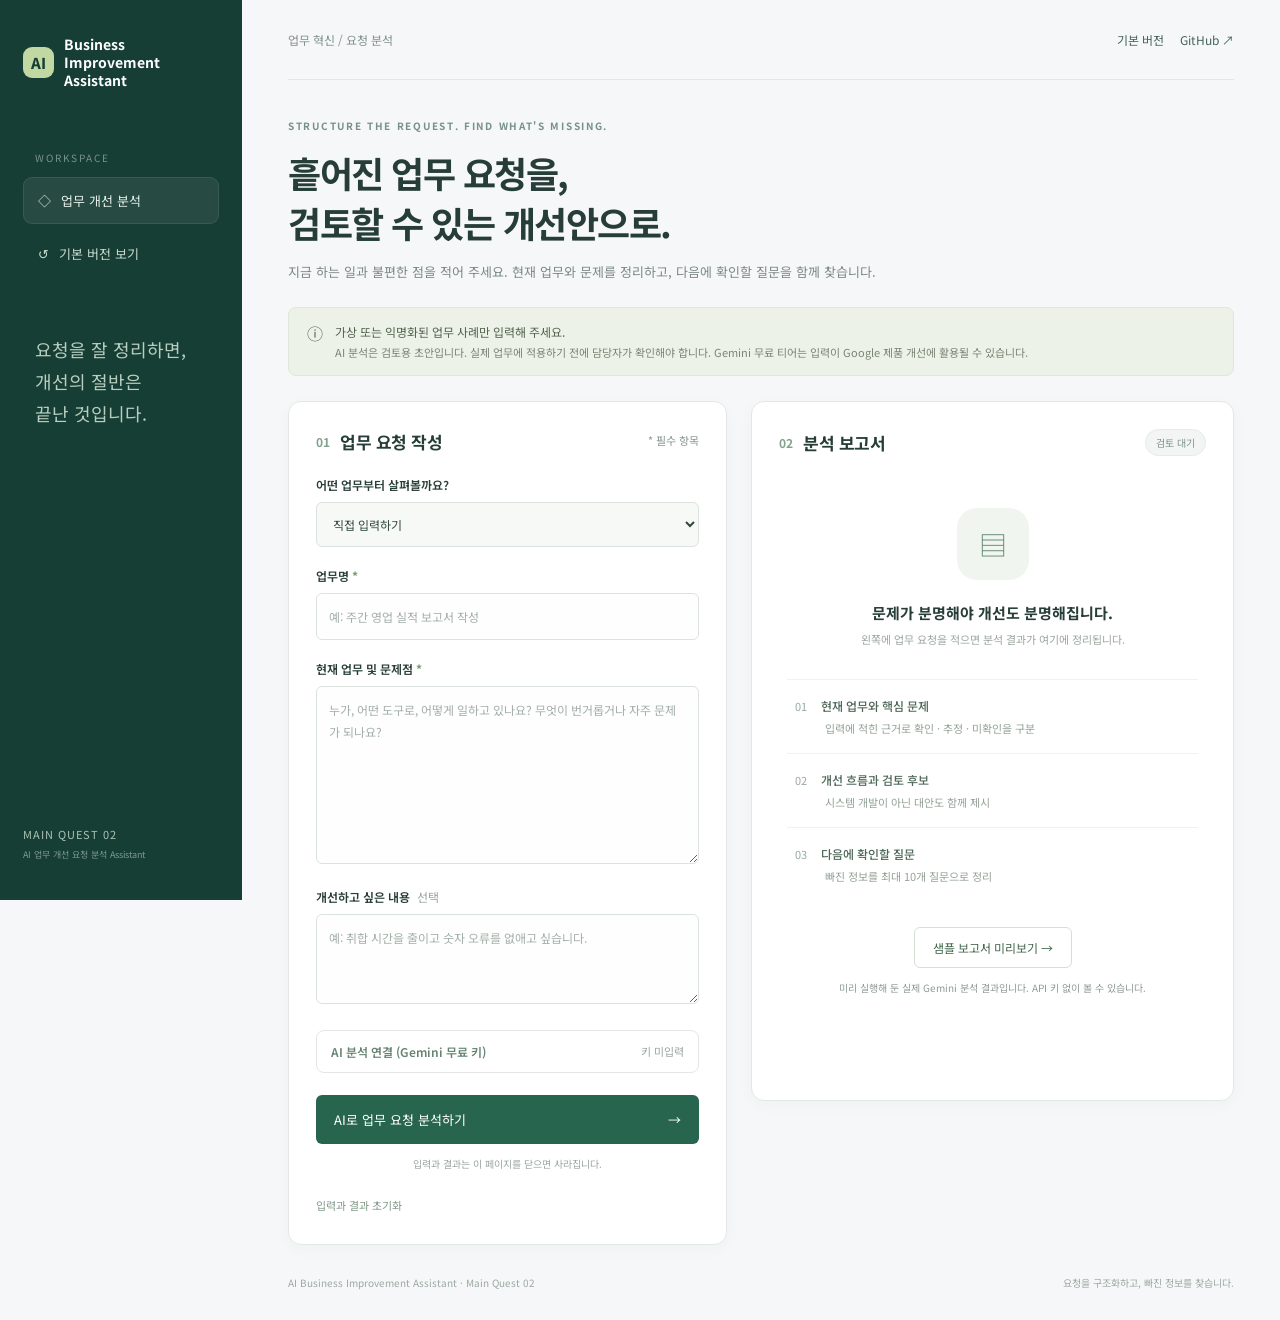
==== web/v2/index.html @ 6e992e54 "v2 디자인 사이트 추가 (/v2/), 웹 공용 분석 로직 분리 - web/v2/: 좌측 사이드바 + 요청 작성/분석 보고서 2단 레이아웃의 별도 사이트   · 빈 상태 안내, 분" ====
<!doctype html>
<html lang="ko">
<head>
  <meta charset="utf-8">
  <meta name="viewport" content="width=device-width, initial-scale=1">
  <title>업무 개선 분석 Assistant · v2</title>
  <meta name="description" content="업무 개선 요청을 AI가 구조화하고, 추가 확인 질문과 분석 보고서 초안을 생성합니다.">
  <link rel="icon" href="data:image/svg+xml,<svg xmlns='http://www.w3.org/2000/svg' viewBox='0 0 100 100'><rect width='100' height='100' rx='26' fill='%23173e35'/><text x='50' y='66' font-size='46' text-anchor='middle' fill='%23c2d8a2' font-family='sans-serif' font-weight='800'>AI</text></svg>">
  <link rel="preconnect" href="https://fonts.googleapis.com">
  <link rel="preconnect" href="https://fonts.gstatic.com" crossorigin>
  <link href="https://fonts.googleapis.com/css2?family=Noto+Sans+KR:wght@400;500;600;700;800&display=swap" rel="stylesheet">
  <link rel="stylesheet" href="report.css?v=1">
  <link rel="stylesheet" href="style.css?v=1">
</head>
<body>
<aside>
  <a class="brand" href="./"><span class="logo">AI</span><span>Business Improvement<br>Assistant</span></a>
  <div class="workspace">WORKSPACE</div>
  <nav class="nav">
    <a class="on" href="./"><span class="ic">◇</span>업무 개선 분석</a>
    <a href="../"><span class="ic">↺</span>기본 버전 보기</a>
  </nav>
  <p class="sidebar-note">요청을 잘 정리하면,<br>개선의 절반은<br>끝난 것입니다.</p>
  <div class="bottom">MAIN QUEST 02<small>AI 업무 개선 요청 분석 Assistant</small></div>
</aside>

<main>
  <header class="top">
    <span>업무 혁신 / 요청 분석</span>
    <nav><a href="../">기본 버전</a><a href="https://github.com/crystalmoon74/MainQuest2_AI-Business-Improvement-Assistant" target="_blank" rel="noopener">GitHub ↗</a></nav>
  </header>

  <section class="intro">
    <div class="eyebrow">STRUCTURE THE REQUEST. FIND WHAT'S MISSING.</div>
    <h1>흩어진 업무 요청을,<br>검토할 수 있는 개선안으로.</h1>
    <p>지금 하는 일과 불편한 점을 적어 주세요. 현재 업무와 문제를 정리하고, 다음에 확인할 질문을 함께 찾습니다.</p>
  </section>

  <div class="notice"><span>ⓘ</span><div>가상 또는 익명화된 업무 사례만 입력해 주세요.
    <small>AI 분석은 검토용 초안입니다. 실제 업무에 적용하기 전에 담당자가 확인해야 합니다. Gemini 무료 티어는 입력이 Google 제품 개선에 활용될 수 있습니다.</small></div></div>

  <div class="grid">
    <section class="card">
      <div class="section-head"><div><span class="step">01</span><h2>업무 요청 작성</h2></div><span class="muted">* 필수 항목</span></div>
      <form id="requestForm" novalidate>
        <label for="sampleSelect">어떤 업무부터 살펴볼까요?</label>
        <select id="sampleSelect"><option value="">직접 입력하기</option></select>
        <label for="taskName">업무명 <b>*</b></label>
        <input id="taskName" type="text" placeholder="예: 주간 영업 실적 보고서 작성">
        <label for="problem">현재 업무 및 문제점 <b>*</b></label>
        <textarea id="problem" rows="7" placeholder="누가, 어떤 도구로, 어떻게 일하고 있나요? 무엇이 번거롭거나 자주 문제가 되나요?"></textarea>
        <label for="improvement">개선하고 싶은 내용 <span class="opt">선택</span></label>
        <textarea id="improvement" rows="3" placeholder="예: 취합 시간을 줄이고 숫자 오류를 없애고 싶습니다."></textarea>

        <details class="connect" id="connect">
          <summary>AI 분석 연결 (Gemini 무료 키) <span class="state" id="keyState">키 미입력</span></summary>
          <label for="apiKey" style="margin-top:14px">Gemini API 키</label>
          <input id="apiKey" type="password" autocomplete="off" placeholder="AI Studio에서 발급한 키">
          <label class="check"><input id="rememberKey" type="checkbox"> 이 브라우저에 기억</label>
          <label for="model">모델</label>
          <select id="model"></select>
          <p class="hint"><a href="https://aistudio.google.com/apikey" target="_blank" rel="noopener">Google AI Studio</a>에서 무료로 발급할 수 있습니다.
            키는 이 브라우저에서 Google API로만 전송되며 사이트에 저장되지 않습니다. 자동 선택은 한도 초과·혼잡 시 다음 무료 모델로 넘어갑니다.</p>
        </details>

        <button id="analyzeBtn" class="primary" type="submit"><span>AI로 업무 요청 분석하기</span><span>→</span></button>
        <p class="form-footer">입력과 결과는 이 페이지를 닫으면 사라집니다.</p>
        <button id="resetBtn" class="text-button" type="button">입력과 결과 초기화</button>
      </form>
    </section>

    <section class="card result" aria-live="polite">
      <div class="section-head"><div><span class="step">02</span><h2>분석 보고서</h2></div><span class="pill" id="statusPill">검토 대기</span></div>
      <div id="resultBody"></div>
    </section>
  </div>

  <footer class="bottom-bar"><span>AI Business Improvement Assistant · Main Quest 02</span><span>요청을 구조화하고, 빠진 정보를 찾습니다.</span></footer>
</main>
<script type="module" src="app.js?v=1"></script>
</body>
</html>
---- web/v2/report.css ----
/* v2 분석 보고서 스타일 — 화면 오른쪽 카드와 HTML 다운로드 파일이 함께 사용 */
:root {
  --forest: #173e35; --green: #28654f; --green-dark: #1b4e3b; --sage: #c2d8a2;
  --bg: #f6f7f9; --card: #ffffff; --ink: #273d38; --ink-2: #4c6257; --muted: #7c8984; --faint: #9aa69f;
  --line: #e3e8e5; --line-2: #e7eee8; --mint: #f1f5ed; --notice: #edf2e9; --notice-line: #dfe7d8;
  --ok: #2f6b4a; --ok-bg: #e3efe2; --est: #8a6a2b; --est-bg: #f6efdf; --unk: #7d8a83; --unk-bg: #eef1ef;
  --sans: "Noto Sans KR", system-ui, -apple-system, "Segoe UI", sans-serif;
}
.r2 { font-family: var(--sans); color: var(--ink); }
.r2 * { box-sizing: border-box; }
.r2-title { font-size: 20px; font-weight: 700; letter-spacing: -.6px; margin: 4px 0 6px; line-height: 1.45; }
.r2-meta { font-size: 11px; color: var(--faint); display: flex; flex-wrap: wrap; gap: 4px 12px; }
.r2-lead { font-size: 13px; color: var(--ink-2); line-height: 1.9; margin: 14px 0 0; }
.r2-note { background: var(--mint); border-radius: 6px; padding: 12px 14px; font-size: 11.5px; color: #6a7d5e; line-height: 1.8; margin-top: 14px; }

/* 핵심 수치 */
.r2-stats { display: grid; grid-template-columns: repeat(4, minmax(0, 1fr)); gap: 8px; margin-top: 18px; }
.r2-stat { border: 1px solid var(--line); border-radius: 8px; padding: 10px 12px; }
.r2-stat b { display: block; font-size: 20px; font-weight: 700; letter-spacing: -.5px; color: var(--green); }
.r2-stat span { font-size: 10.5px; color: var(--muted); }
@media (max-width: 520px) { .r2-stats { grid-template-columns: repeat(2, minmax(0, 1fr)); } }

/* 단계 목차 */
.r2-toc { display: flex; flex-wrap: wrap; gap: 6px; margin: 20px 0 4px; padding: 0; list-style: none; }
.r2-toc a { display: inline-flex; gap: 6px; align-items: center; text-decoration: none; font-size: 11px; color: var(--ink-2);
  border: 1px solid var(--line); border-radius: 20px; padding: 5px 10px; background: #fff; }
.r2-toc a b { color: #83a28e; font-weight: 700; }
.r2-toc a:hover, .r2-toc a.on { border-color: var(--green); color: var(--green); background: var(--mint); }

/* 섹션 */
.r2-sec { border-top: 1px solid var(--line-2); padding-top: 20px; margin-top: 22px; scroll-margin-top: 16px; }
.r2-sec h3 { font-size: 14px; margin: 0 0 12px; display: flex; align-items: baseline; gap: 9px; letter-spacing: -.3px; }
.r2-sec h3 .no { color: #83a28e; font-size: 12px; font-weight: 700; }
.r2-sec h3 .sub { color: var(--faint); font-weight: 400; font-size: 11px; }
.r2-sec p, .r2-sec li { font-size: 12.5px; line-height: 1.9; color: var(--ink-2); }
.r2-sec p { margin: 0 0 8px; }
.r2-sec h4 { font-size: 12px; margin: 16px 0 8px; color: var(--ink); }
.r2 ul.r2-items, .r2 ol.r2-items { list-style: none; padding: 0; margin: 0; display: grid; gap: 10px; }
.r2-item { padding-left: 2px; }
.r2-item .line { font-size: 12.5px; color: var(--ink); line-height: 1.8; }
.r2-item small, .r2-ev { display: block; color: #87998b; font-size: 10.5px; margin: 3px 0 0; line-height: 1.7; }

/* 상태·라벨 칩 */
.st { display: inline-block; font-size: 10px; font-weight: 700; border-radius: 4px; padding: 1px 6px; margin-right: 6px; vertical-align: 1px; white-space: nowrap; }
.st.확인 { background: var(--ok-bg); color: var(--ok); }
.st.추정 { background: var(--est-bg); color: var(--est); }
.st.미확인 { background: var(--unk-bg); color: var(--unk); }
.lbl { display: inline-block; font-size: 10.5px; font-weight: 700; color: var(--green); margin-right: 4px; white-space: nowrap; }
.lbl.alt { color: #6a8a3c; }
.r2-legend { font-size: 10.5px; color: var(--faint); margin: -4px 0 12px; }

/* 업무 흐름 */
.r2-flow { display: flex; flex-wrap: wrap; align-items: center; gap: 6px; margin: 2px 0 12px; padding: 0; list-style: none; }
.r2-flow li { font-size: 11.5px; border: 1px solid var(--line); background: #fbfcfb; border-radius: 6px; padding: 6px 10px; color: var(--ink); }
.r2-flow li.추정, .r2-flow li.미확인 { border-style: dashed; color: var(--ink-2); }
.r2-flow .arw { border: 0; background: none; padding: 0; color: #9bb8a4; }

/* 비교 */
.r2-compare { display: grid; grid-template-columns: 1fr 1fr; gap: 10px; margin-bottom: 6px; }
.r2-compare > div { border-radius: 8px; padding: 12px 14px; font-size: 12px; line-height: 1.85; color: var(--ink-2); }
.r2-compare .asis { background: #f4f6f5; }
.r2-compare .tobe { background: var(--mint); }
.r2-compare b { display: block; font-size: 10px; letter-spacing: 1.2px; color: var(--muted); margin-bottom: 4px; }
.r2-compare .tobe b { color: var(--green); }
@media (max-width: 520px) { .r2-compare { grid-template-columns: 1fr; } }

/* 개선 후보 */
.r2-cand { border: 1px solid var(--line); border-radius: 8px; padding: 12px 14px; }
.r2-cand .line { font-weight: 600; }
.r2-cand dl { display: grid; grid-template-columns: auto 1fr; gap: 3px 10px; margin: 8px 0 0; font-size: 11px; color: var(--ink-2); }
.r2-cand dt { color: var(--faint); }
.r2-cand dd { margin: 0; }

/* 질문 */
.r2-q { counter-increment: q; display: grid; grid-template-columns: 22px 1fr; gap: 0 6px; }
.r2-q::before { content: counter(q) "."; color: #83a28e; font-size: 12px; font-weight: 700; line-height: 1.8; }
ol.r2-items.qs { counter-reset: q; }
.r2-q .cat { font-size: 10px; color: var(--muted); }
.r2-q input { grid-column: 2; margin-top: 6px; }

.r2-guard { width: 100%; border-collapse: collapse; font-size: 11px; color: var(--ink-2); }
.r2-guard th, .r2-guard td { text-align: left; border-bottom: 1px solid var(--line-2); padding: 6px 4px; vertical-align: top; }
.r2-guard th { color: var(--faint); font-weight: 500; }
.r2-empty { color: var(--faint); font-size: 11.5px; }
.r2-foot { font-size: 10px; color: var(--faint); margin-top: 26px; display: flex; justify-content: space-between; gap: 10px; flex-wrap: wrap; }

/* 단독 HTML 파일 */
body.r2-standalone { margin: 0; background: var(--bg); font-family: var(--sans); }
.r2-page { max-width: 820px; margin: 0 auto; padding: 36px 18px 60px; }
.r2-page .r2-brandbar { display: flex; justify-content: space-between; align-items: center; font-size: 11px; color: var(--muted); margin-bottom: 14px; }
.r2-page .r2-brandbar b { color: var(--forest); }
.r2-page .r2-card { background: #fff; border: 1px solid var(--line); border-radius: 13px; padding: 30px; box-shadow: 0 4px 16px rgba(28, 61, 49, .03); }
.r2-page .eyebrow { font-size: 10px; font-weight: 700; letter-spacing: 1.7px; color: #76918a; }
@media print { body.r2-standalone { background: #fff; } .r2-page .r2-card { border: 0; box-shadow: none; padding: 0; } .r2-toc { display: none; } .r2-sec { break-inside: avoid-page; } }
---- web/v2/style.css ----
/* v2 페이지 레이아웃 — 색상 토큰은 report.css 의 :root 사용 */
* { box-sizing: border-box; }
body { margin: 0; background: var(--bg); color: var(--ink); font-family: var(--sans); font-size: 14px; }
a { color: #46635a; }

/* 사이드바 */
aside { position: fixed; inset: 0 auto 0 0; width: 242px; background: var(--forest); color: #d5e4dc; padding: 35px 23px; display: flex; flex-direction: column; }
.brand { display: flex; align-items: center; gap: 10px; color: #fff; text-decoration: none; font-weight: 700; font-size: 14px; line-height: 1.3; }
.logo { display: grid; place-items: center; background: var(--sage); color: var(--forest); border-radius: 9px; width: 31px; height: 31px; font-size: 15px; font-weight: 800; flex: none; }
.workspace { font-size: 10px; letter-spacing: 2px; opacity: .5; margin: 60px 12px 12px; }
.nav { display: grid; gap: 6px; }
.nav a { display: flex; align-items: center; gap: 10px; border-radius: 9px; padding: 13px 14px; color: #c6d8cd; text-decoration: none; font-size: 13px; border: 1px solid transparent; }
.nav a.on { background: rgba(255, 255, 255, .07); border-color: rgba(255, 255, 255, .08); color: #e5f0e8; }
.nav a:hover { color: #fff; }
.sidebar-note { font-size: 18px; line-height: 1.8; color: #b7cebf; margin: 56px 12px; }
.bottom { margin-top: auto; font-size: 11px; letter-spacing: 1px; line-height: 2.1; color: #a9c2b4; }
.bottom small { display: block; font-size: 9px; letter-spacing: 0; opacity: .7; }

/* 본문 */
main { margin-left: 242px; padding: 0 46px; max-width: 1600px; }
header.top { height: 80px; border-bottom: 1px solid #e2e6e5; display: flex; justify-content: space-between; align-items: center; color: #82918a; font-size: 12px; gap: 12px; }
header.top nav { display: flex; gap: 16px; }
header.top a { color: #46635a; text-decoration: none; }
.intro { padding: 38px 0 26px; }
.eyebrow { font-size: 10px; font-weight: 700; letter-spacing: 1.7px; color: #76918a; }
h1 { font-size: 36px; letter-spacing: -1.5px; line-height: 1.4; margin: 14px 0; font-weight: 700; }
.intro p { color: var(--muted); font-size: 13px; margin: 0; }
.notice { display: flex; gap: 12px; background: var(--notice); border: 1px solid var(--notice-line); border-radius: 8px; padding: 15px 18px; font-size: 12px; margin-bottom: 25px; color: #53634d; }
.notice > span { font-size: 16px; line-height: 1.3; }
.notice small { display: block; margin-top: 4px; color: #7a8574; font-size: 11px; }

.grid { display: grid; grid-template-columns: minmax(0, 1fr) minmax(0, 1.1fr); gap: 24px; align-items: start; }
.card { background: var(--card); border: 1px solid var(--line); border-radius: 13px; padding: 27px; box-shadow: 0 4px 16px rgba(28, 61, 49, .03); min-width: 0; }
.section-head { display: flex; justify-content: space-between; align-items: center; margin-bottom: 22px; gap: 10px; }
.section-head > div { display: flex; align-items: center; gap: 10px; }
h2 { font-size: 17px; margin: 0; letter-spacing: -.5px; }
.step { color: #83a28e; font-size: 12px; font-weight: 700; }
.muted { font-size: 11px; color: #88968f; font-weight: 400; line-height: 1.8; }

label { display: block; font-size: 12px; font-weight: 600; margin: 20px 0 9px; }
label:first-of-type { margin-top: 0; }
label b { color: #779a6f; }
label .opt { color: var(--faint); font-weight: 400; margin-left: 4px; }
input, textarea, select { font: inherit; font-size: 12px; line-height: 1.8; width: 100%; padding: 12px; border: 1px solid #dce3df; border-radius: 6px; background: #fdfefd; color: #30493d; }
textarea { resize: vertical; }
select { background: #f7f9f7; }
input:focus, textarea:focus, select:focus { outline: 2px solid #9bb8a4; outline-offset: 1px; }
::placeholder { color: #a4afa9; }
label.check { display: flex; gap: 8px; align-items: center; font-weight: 400; margin: 10px 0 0; }
label.check input { width: auto; }

button { font: inherit; cursor: pointer; border-radius: 6px; }
button:disabled { opacity: .6; cursor: wait; }
.primary { display: flex; justify-content: space-between; align-items: center; width: 100%; background: var(--green); color: #fff; border: 0; padding: 15px 18px; margin-top: 22px; font-size: 13px; }
.primary:hover { background: var(--green-dark); }
.secondary { background: #fff; border: 1px solid #d4e0d6; color: #43664d; padding: 11px 18px; font-size: 12px; }
.secondary:hover { background: #f2f6f2; }
.text-button { border: 0; background: none; color: #819a89; font-size: 11px; margin-top: 12px; padding: 4px 0; }
.text-button:hover { color: var(--green); }
.form-footer { text-align: center; font-size: 10px; color: var(--faint); margin-top: 12px; }
details.connect { margin-top: 22px; border: 1px solid var(--line); border-radius: 8px; padding: 12px 14px; color: #678373; font-size: 12px; }
details.connect summary { cursor: pointer; font-weight: 600; display: flex; justify-content: space-between; gap: 8px; }
details.connect summary .state { font-weight: 400; font-size: 11px; color: var(--faint); }
details.connect summary .state.ok { color: var(--ok); }
details.connect .hint { font-size: 11px; color: #88968f; line-height: 1.8; margin: 8px 0 0; }
details.connect label { color: var(--ink); }

.pill { background: #f2f5f3; color: #80958a; border: 1px solid #e5ebe7; font-size: 10px; border-radius: 20px; padding: 5px 10px; white-space: nowrap; }
.pill.busy { background: #fff7e6; color: #9a6a12; border-color: #f1e2c0; }
.pill.done { background: var(--ok-bg); color: var(--ok); border-color: #cfe3cd; }
.pill.sample { background: #eef3fa; color: #48698f; border-color: #dbe6f3; }

/* 결과 카드 */
.result { min-height: 700px; }
.empty { text-align: center; padding: 30px 8px 10px; }
.empty-icon { background: #f1f5ef; color: #71947e; font-size: 28px; width: 72px; height: 72px; border-radius: 20px; margin: auto; display: grid; place-items: center; }
.empty h3 { font-size: 15px; margin: 22px 0 8px; }
.empty p { font-size: 11px; color: #9ca79f; margin: 0; }
.features { text-align: left; margin: 32px 0 26px; color: #96aa9c; font-size: 11px; }
.features > div { border-top: 1px solid #f0f2f0; padding: 17px 8px; }
.features strong { font-size: 12px; font-weight: 500; color: #4d6758; margin-left: 14px; }
.features span { display: block; color: #94a297; font-size: 11px; margin: 6px 0 0 30px; }
.empty small { display: block; font-size: 10px; color: #8e9b94; margin-top: 12px; }

.progress { padding: 20px 4px; }
.progress ol { list-style: none; padding: 0; margin: 0; display: grid; gap: 14px; }
.progress li { display: flex; align-items: center; gap: 12px; font-size: 12.5px; color: var(--faint); }
.progress li .ic { width: 22px; height: 22px; border-radius: 50%; border: 2px solid var(--line); display: grid; place-items: center; font-size: 10px; flex: none; }
.progress li.done { color: var(--ink); }
.progress li.done .ic { background: var(--green); border-color: var(--green); color: #fff; }
.progress li.now { color: var(--ink); font-weight: 600; }
.progress li.now .ic { border-color: var(--green); border-top-color: transparent; animation: spin .9s linear infinite; }
.progress .elapsed { font-size: 11px; color: var(--faint); margin-top: 18px; }
@keyframes spin { to { transform: rotate(360deg); } }

.alert { border-radius: 8px; padding: 12px 14px; font-size: 12px; line-height: 1.8; margin-bottom: 14px; }
.alert.err { background: #fbeee9; color: #8b4935; }
.alert.warn { background: #fbf4e4; color: #8a6a2b; }
.alert.info { background: var(--notice); color: #53634d; }
.alert button { margin-left: 8px; }

.report-actions { display: flex; gap: 8px; flex-wrap: wrap; margin-top: 22px; }
.report-actions .primary { margin-top: 0; width: auto; flex: 1; }

footer.bottom-bar { display: flex; justify-content: space-between; margin: 30px 0; font-size: 10px; color: #9ba99f; gap: 10px; }

button:focus-visible, a:focus-visible, summary:focus-visible { outline: 3px solid #9bb8a4; outline-offset: 3px; }
@media (min-width: 1001px) { .grid > .card:first-child { position: sticky; top: 20px; } }
@media (min-width: 1450px) { main { padding: 0 65px; } }
@media (max-width: 1000px) {
  aside { width: 190px; padding: 30px 15px; } .brand { font-size: 12px; }
  main { margin-left: 190px; padding: 0 24px; } .grid { grid-template-columns: minmax(0, 1fr); } .result { min-height: 480px; } h1 { font-size: 32px; }
}
@media (max-width: 600px) {
  aside { position: relative; width: 100%; padding: 16px 18px; flex-direction: row; align-items: center; justify-content: space-between; }
  .workspace, .sidebar-note, .bottom { display: none; }
  .brand { font-size: 12px; } .nav { grid-auto-flow: column; } .nav a { padding: 6px 10px; font-size: 11px; white-space: nowrap; }
  .nav a.on, .nav a span.ic { display: none; } header.top > span { display: none; } header.top { justify-content: flex-end; }
  main { margin: 0; padding: 0 16px; } header.top { height: 54px; } .intro { padding: 26px 0 18px; }
  h1 { font-size: 27px; } .card { padding: 20px; } .grid { gap: 18px; } footer.bottom-bar span:last-child { display: none; }
}
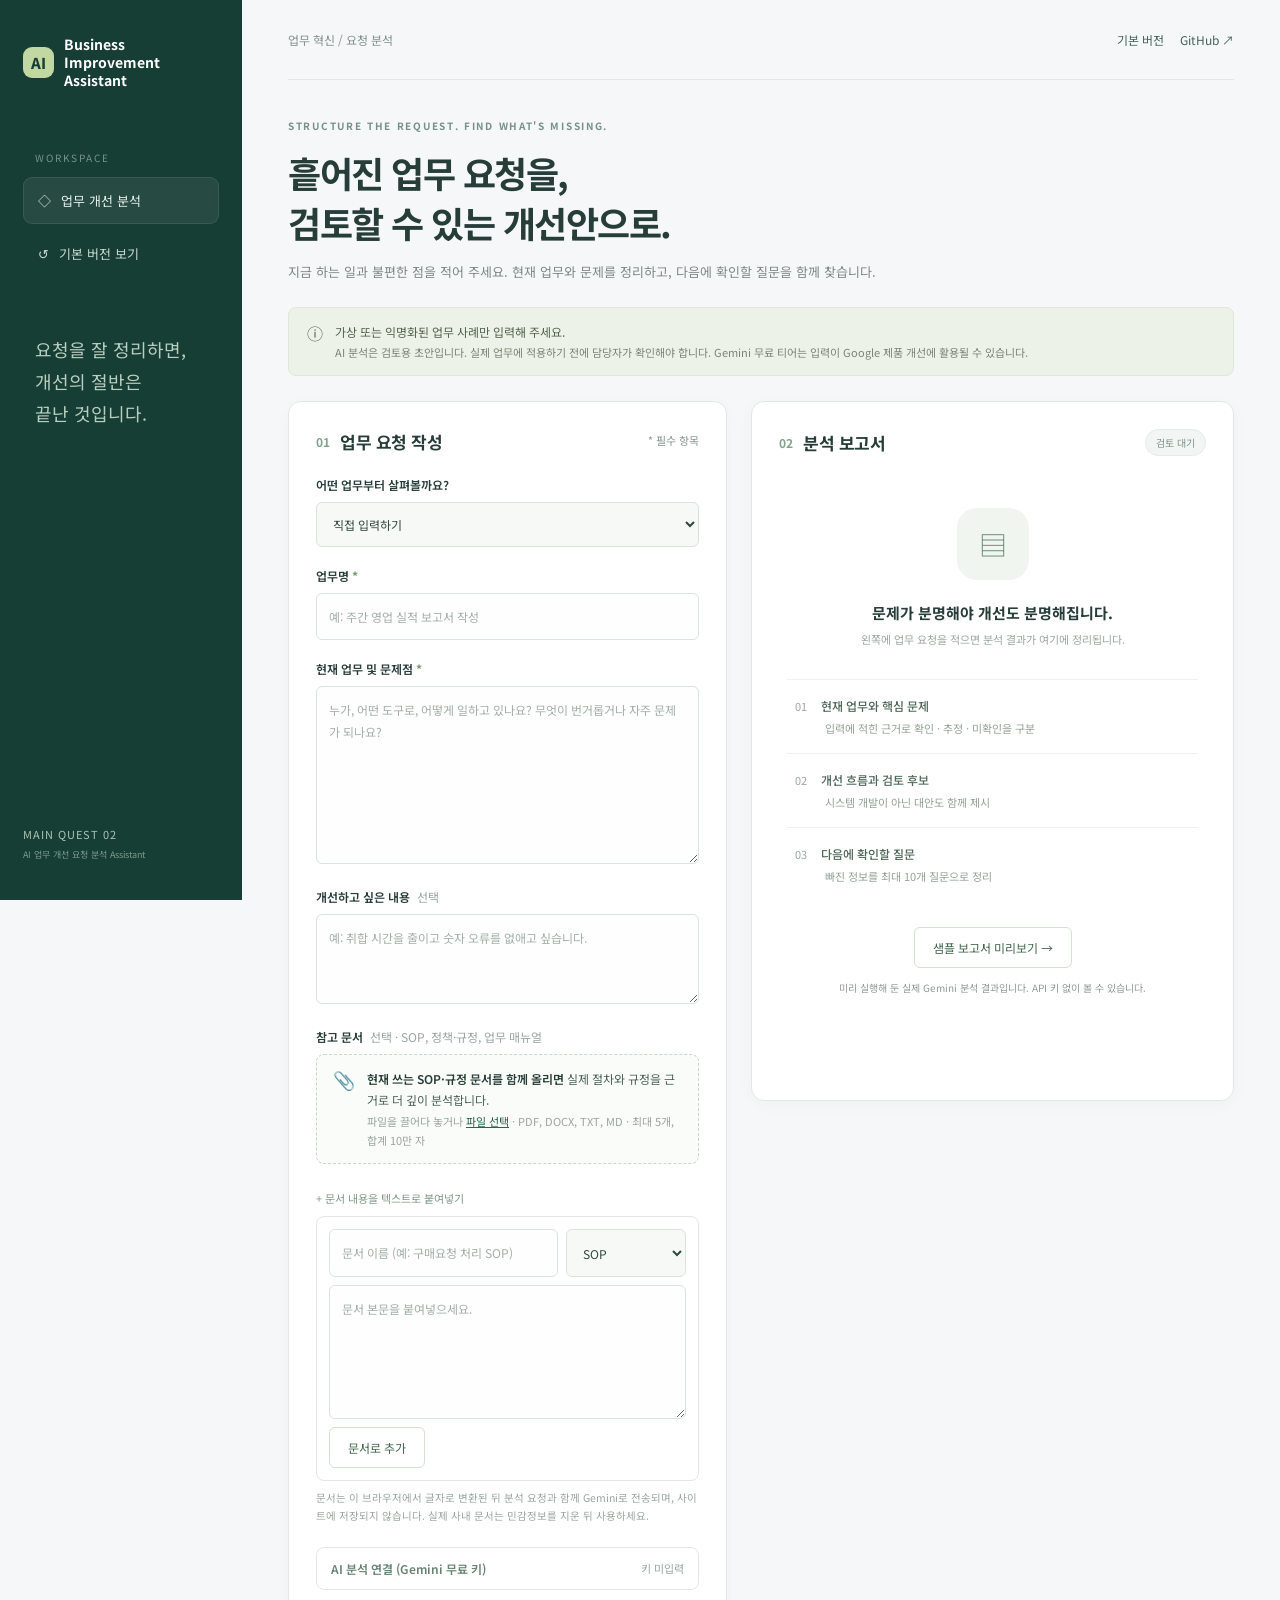
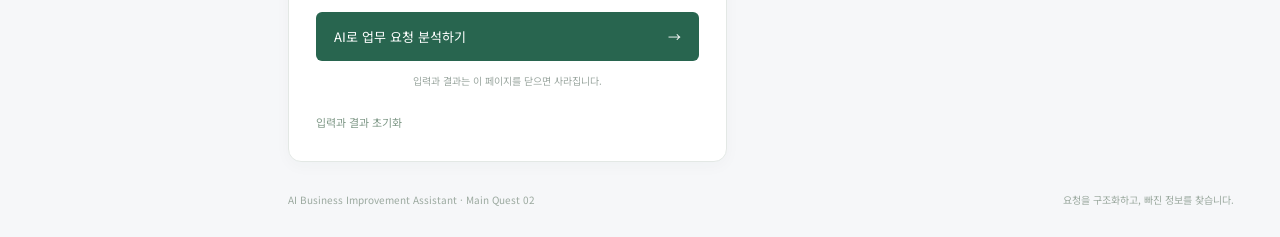
==== commit 10b704ca: "참고 문서(SOP·정책·매뉴얼) 기반 분석 추가 - 요청과 함께 SOP·정책·규정·업무 매뉴얼(PDF/DOCX/TXT/MD)을 올리면 문서를 근거로 분석   · 프롬프트: 문서 근" ====
--- a/web/v2/index.html
+++ b/web/v2/index.html
@@ -9,8 +9,8 @@
   <link rel="preconnect" href="https://fonts.googleapis.com">
   <link rel="preconnect" href="https://fonts.gstatic.com" crossorigin>
   <link href="https://fonts.googleapis.com/css2?family=Noto+Sans+KR:wght@400;500;600;700;800&display=swap" rel="stylesheet">
-  <link rel="stylesheet" href="report.css?v=1">
-  <link rel="stylesheet" href="style.css?v=1">
+  <link rel="stylesheet" href="report.css?v=2">
+  <link rel="stylesheet" href="style.css?v=2">
 </head>
 <body>
 <aside>
@@ -52,6 +52,22 @@
         <label for="improvement">개선하고 싶은 내용 <span class="opt">선택</span></label>
         <textarea id="improvement" rows="3" placeholder="예: 취합 시간을 줄이고 숫자 오류를 없애고 싶습니다."></textarea>
 
+        <label for="docInput">참고 문서 <span class="opt">선택 · SOP, 정책·규정, 업무 매뉴얼</span></label>
+        <div class="doc-drop" id="docDrop">
+          <span class="doc-ic">📎</span>
+          <div><b>현재 쓰는 SOP·규정 문서를 함께 올리면</b> 실제 절차와 규정을 근거로 더 깊이 분석합니다.
+            <small>파일을 끌어다 놓거나 <button type="button" class="link" id="docPick">파일 선택</button> · PDF, DOCX, TXT, MD · 최대 5개, 합계 10만 자</small></div>
+        </div>
+        <input type="file" id="docInput" multiple hidden>
+        <ul class="doc-list" id="docList"></ul>
+        <button type="button" class="text-button" id="docPasteToggle">+ 문서 내용을 텍스트로 붙여넣기</button>
+        <div class="doc-paste" id="docPaste" hidden>
+          <div class="doc-paste-row"><input id="pasteName" type="text" placeholder="문서 이름 (예: 구매요청 처리 SOP)"><select id="pasteKind"></select></div>
+          <textarea id="pasteText" rows="5" placeholder="문서 본문을 붙여넣으세요."></textarea>
+          <button type="button" class="secondary" id="pasteAdd">문서로 추가</button>
+        </div>
+        <p class="doc-note" id="docNote">문서는 이 브라우저에서 글자로 변환된 뒤 분석 요청과 함께 Gemini로 전송되며, 사이트에 저장되지 않습니다. 실제 사내 문서는 민감정보를 지운 뒤 사용하세요.</p>
+
         <details class="connect" id="connect">
           <summary>AI 분석 연결 (Gemini 무료 키) <span class="state" id="keyState">키 미입력</span></summary>
           <label for="apiKey" style="margin-top:14px">Gemini API 키</label>
@@ -77,6 +93,6 @@
 
   <footer class="bottom-bar"><span>AI Business Improvement Assistant · Main Quest 02</span><span>요청을 구조화하고, 빠진 정보를 찾습니다.</span></footer>
 </main>
-<script type="module" src="app.js?v=1"></script>
+<script type="module" src="app.js?v=2"></script>
 </body>
 </html>
--- a/web/v2/report.css
+++ b/web/v2/report.css
@@ -92,3 +92,15 @@
 .r2-page .r2-card { background: #fff; border: 1px solid var(--line); border-radius: 13px; padding: 30px; box-shadow: 0 4px 16px rgba(28, 61, 49, .03); }
 .r2-page .eyebrow { font-size: 10px; font-weight: 700; letter-spacing: 1.7px; color: #76918a; }
 @media print { body.r2-standalone { background: #fff; } .r2-page .r2-card { border: 0; box-shadow: none; padding: 0; } .r2-toc { display: none; } .r2-sec { break-inside: avoid-page; } }
+
+/* 참고 문서 근거 */
+.docmark { display: inline-block; font-size: 9.5px; font-weight: 700; color: #48698f; background: #e9f0f8; border-radius: 4px; padding: 1px 5px; margin-right: 6px; vertical-align: 1px; }
+.r2-ev.doc { color: #5b7896; }
+.r2-flow li.fromdoc { border-color: #c8d9ec; background: #f5f9fd; }
+.r2-docs { display: flex; flex-wrap: wrap; gap: 6px; margin: 0 0 6px; }
+.r2-doc { font-size: 11px; border: 1px solid #dbe6f3; background: #f5f9fd; color: #48698f; border-radius: 20px; padding: 3px 10px; }
+.r2-doc small { color: #8aa2bd; }
+h4.ref-h { display: flex; align-items: baseline; gap: 8px; }
+h4.ref-h span { font-weight: 400; color: var(--faint); font-size: 10.5px; }
+h4.ref-요청과차이 { color: #8b4935; }
+h4.ref-개선제약 { color: #8a6a2b; }
--- a/web/v2/style.css
+++ b/web/v2/style.css
@@ -65,6 +65,29 @@
 details.connect .hint { font-size: 11px; color: #88968f; line-height: 1.8; margin: 8px 0 0; }
 details.connect label { color: var(--ink); }
 
+/* 참고 문서 */
+.doc-drop { display: flex; gap: 12px; align-items: flex-start; border: 1.5px dashed #c9d8cd; background: #fafcfa; border-radius: 8px; padding: 14px 16px;
+  font-size: 12px; color: var(--ink-2); line-height: 1.7; transition: background .15s, border-color .15s; }
+.doc-drop.over { background: var(--mint); border-color: var(--green); }
+.doc-drop .doc-ic { font-size: 18px; line-height: 1.2; }
+.doc-drop b { color: var(--ink); font-weight: 600; }
+.doc-drop small { display: block; color: var(--faint); font-size: 11px; margin-top: 2px; }
+button.link { border: 0; background: none; padding: 0; color: var(--green); font-size: inherit; text-decoration: underline; cursor: pointer; }
+.doc-list { list-style: none; padding: 0; margin: 10px 0 0; display: grid; gap: 6px; }
+.doc-list li { display: grid; grid-template-columns: auto minmax(0, 1fr) auto auto; gap: 8px; align-items: center; border: 1px solid var(--line);
+  border-radius: 6px; padding: 7px 10px; font-size: 12px; background: #fff; }
+.doc-list li.loading { color: var(--faint); }
+.doc-list li.err { border-color: #efc9bd; background: #fdf3ef; color: #8b4935; grid-template-columns: auto minmax(0, 1fr) auto; }
+.doc-list .nm { overflow: hidden; text-overflow: ellipsis; white-space: nowrap; }
+.doc-list .nm small { color: var(--faint); margin-left: 6px; }
+.doc-list select { width: auto; padding: 3px 6px; font-size: 11px; line-height: 1.4; }
+.doc-list .rm { border: 0; background: none; color: var(--faint); font-size: 14px; padding: 0 4px; }
+.doc-list .rm:hover { color: #8b4935; }
+.doc-paste { border: 1px solid var(--line); border-radius: 8px; padding: 12px; margin-top: 6px; display: grid; gap: 8px; }
+.doc-paste-row { display: grid; grid-template-columns: minmax(0, 1fr) 120px; gap: 8px; }
+.doc-paste .secondary { justify-self: start; }
+.doc-note { font-size: 10.5px; color: var(--faint); line-height: 1.7; margin: 8px 0 0; }
+
 .pill { background: #f2f5f3; color: #80958a; border: 1px solid #e5ebe7; font-size: 10px; border-radius: 20px; padding: 5px 10px; white-space: nowrap; }
 .pill.busy { background: #fff7e6; color: #9a6a12; border-color: #f1e2c0; }
 .pill.done { background: var(--ok-bg); color: var(--ok); border-color: #cfe3cd; }
